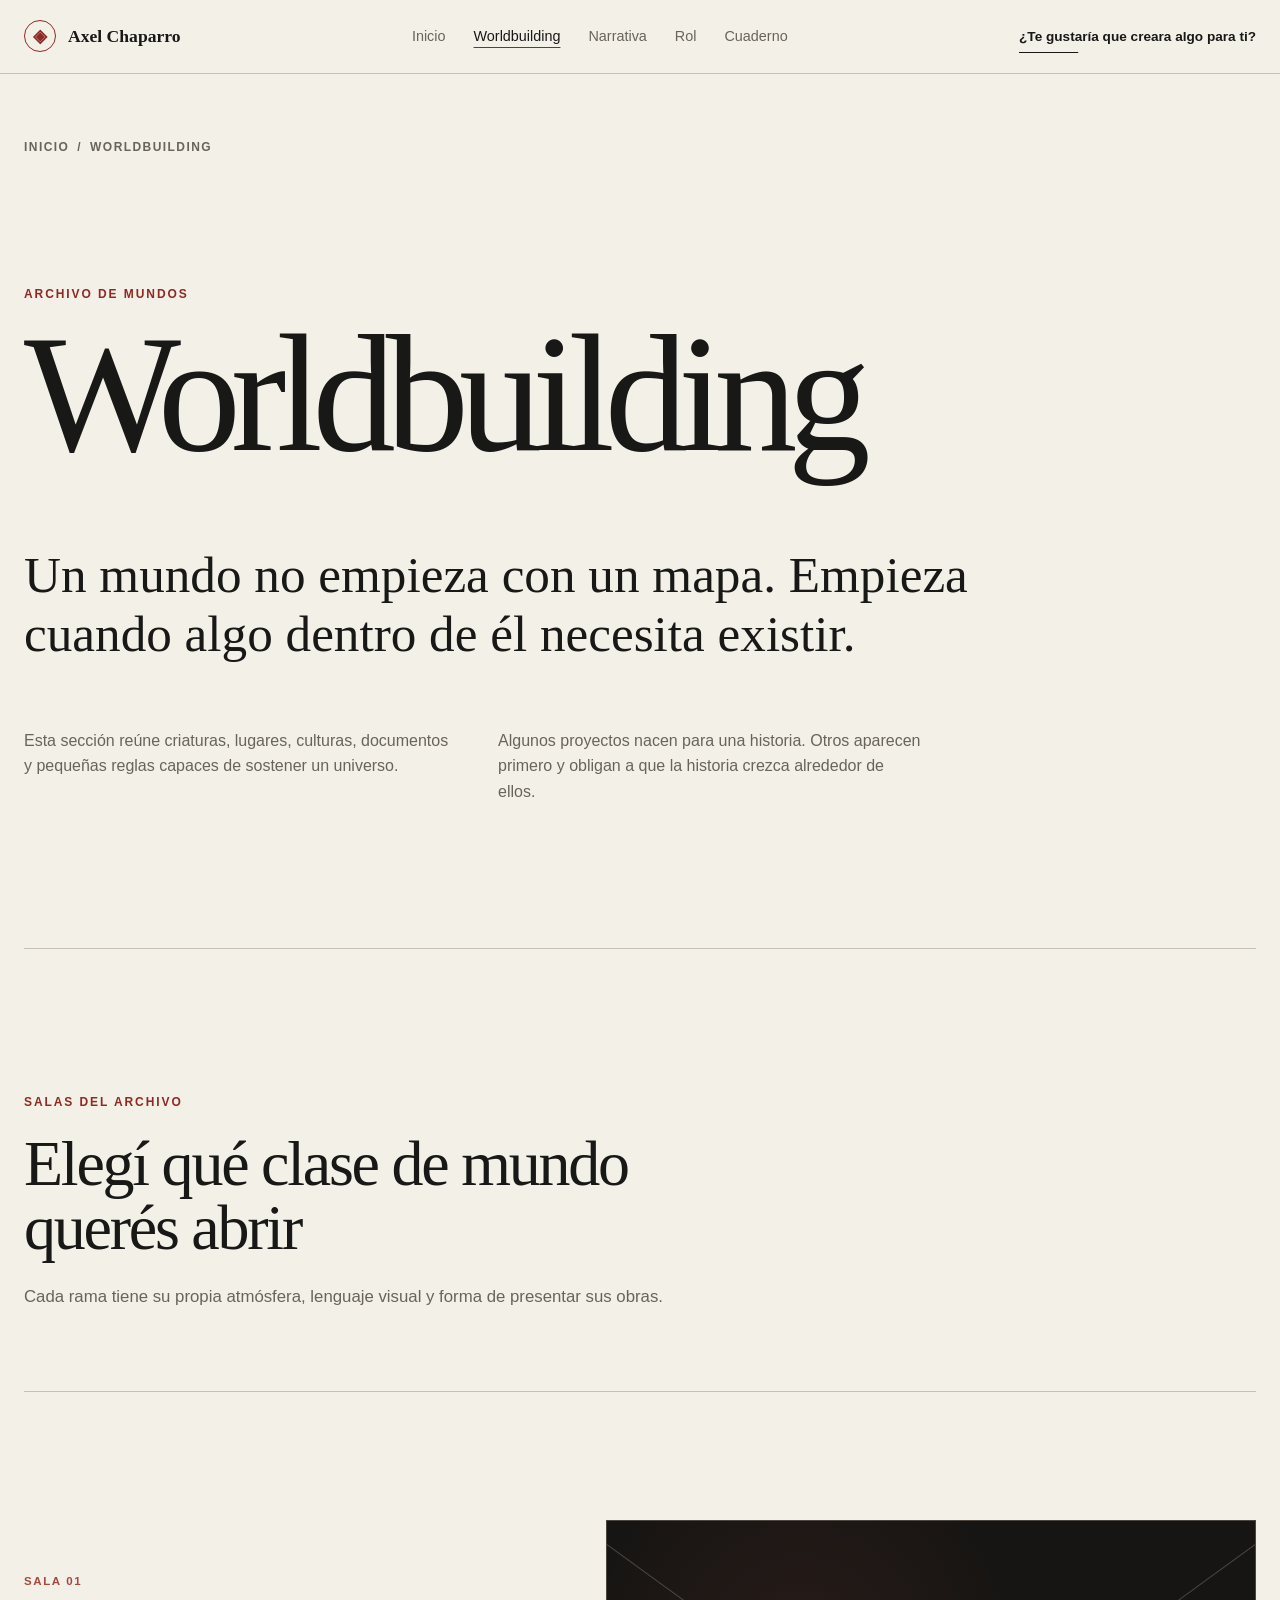
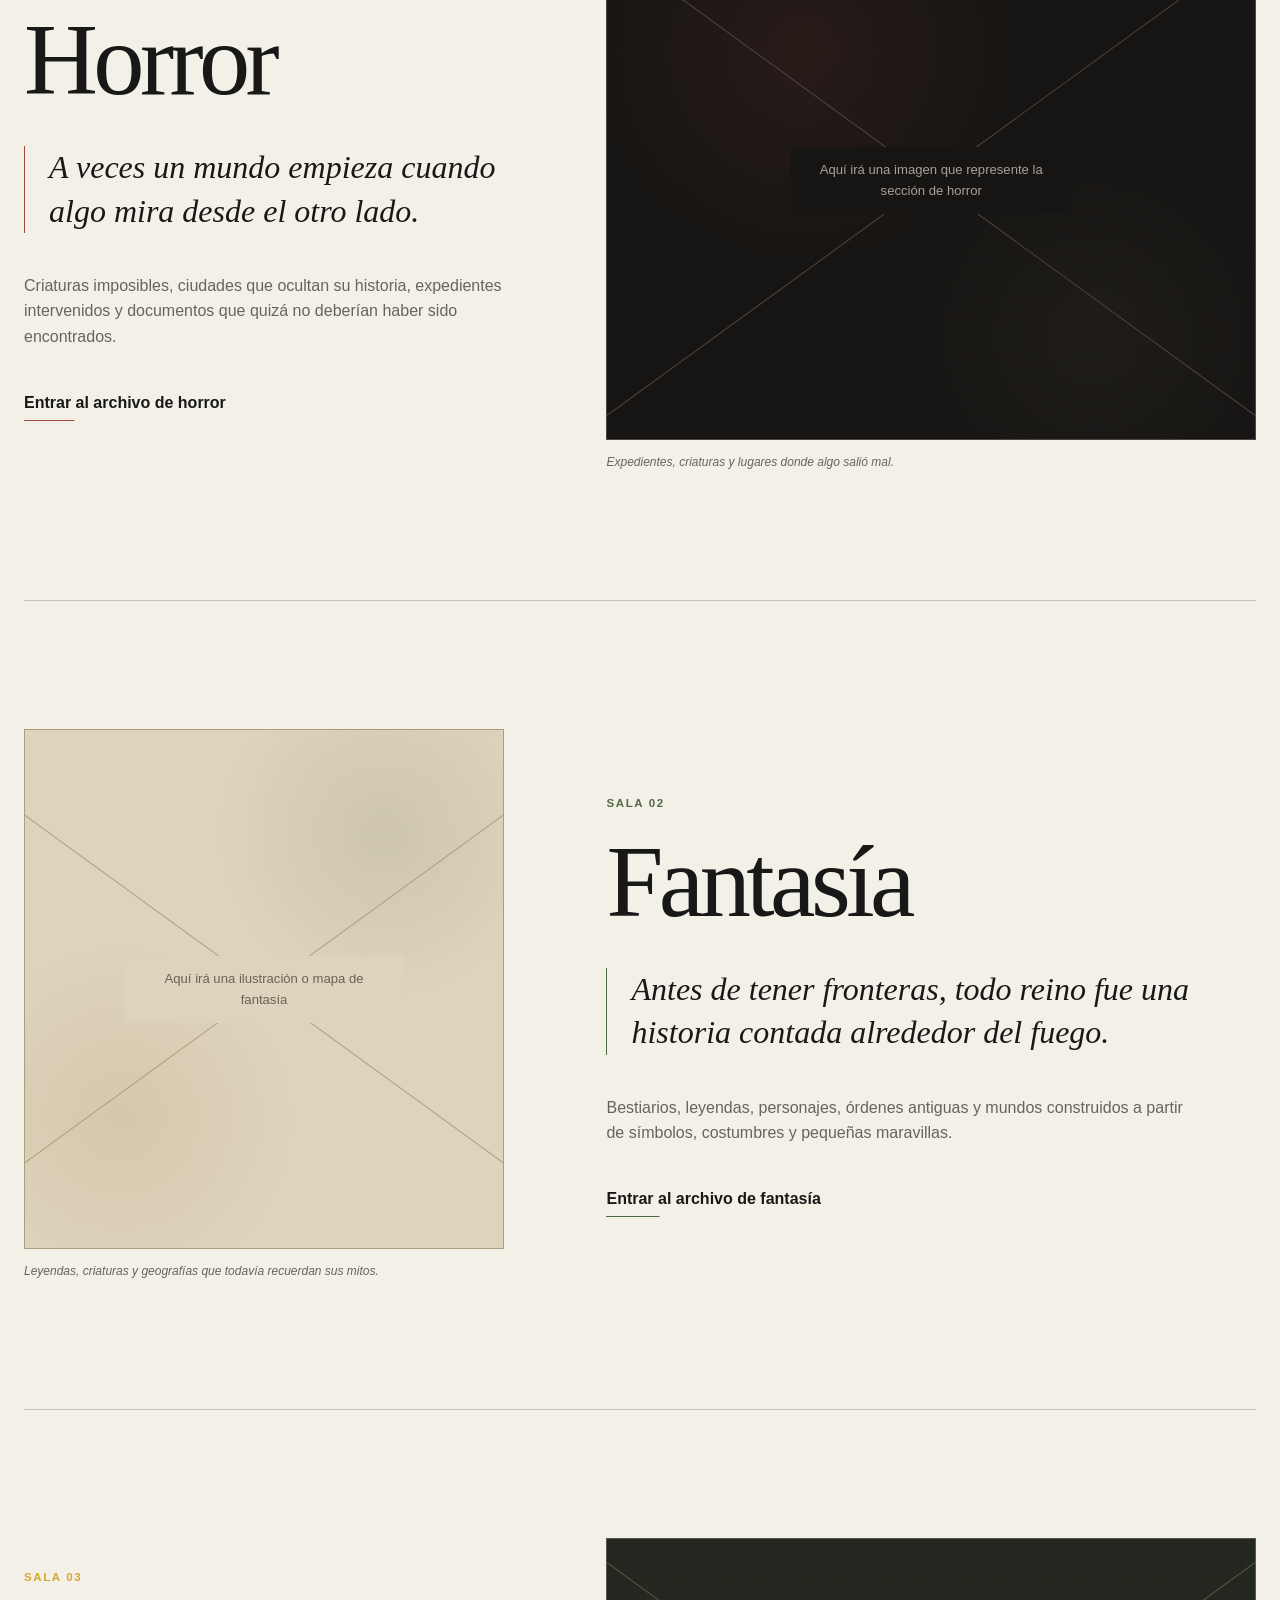
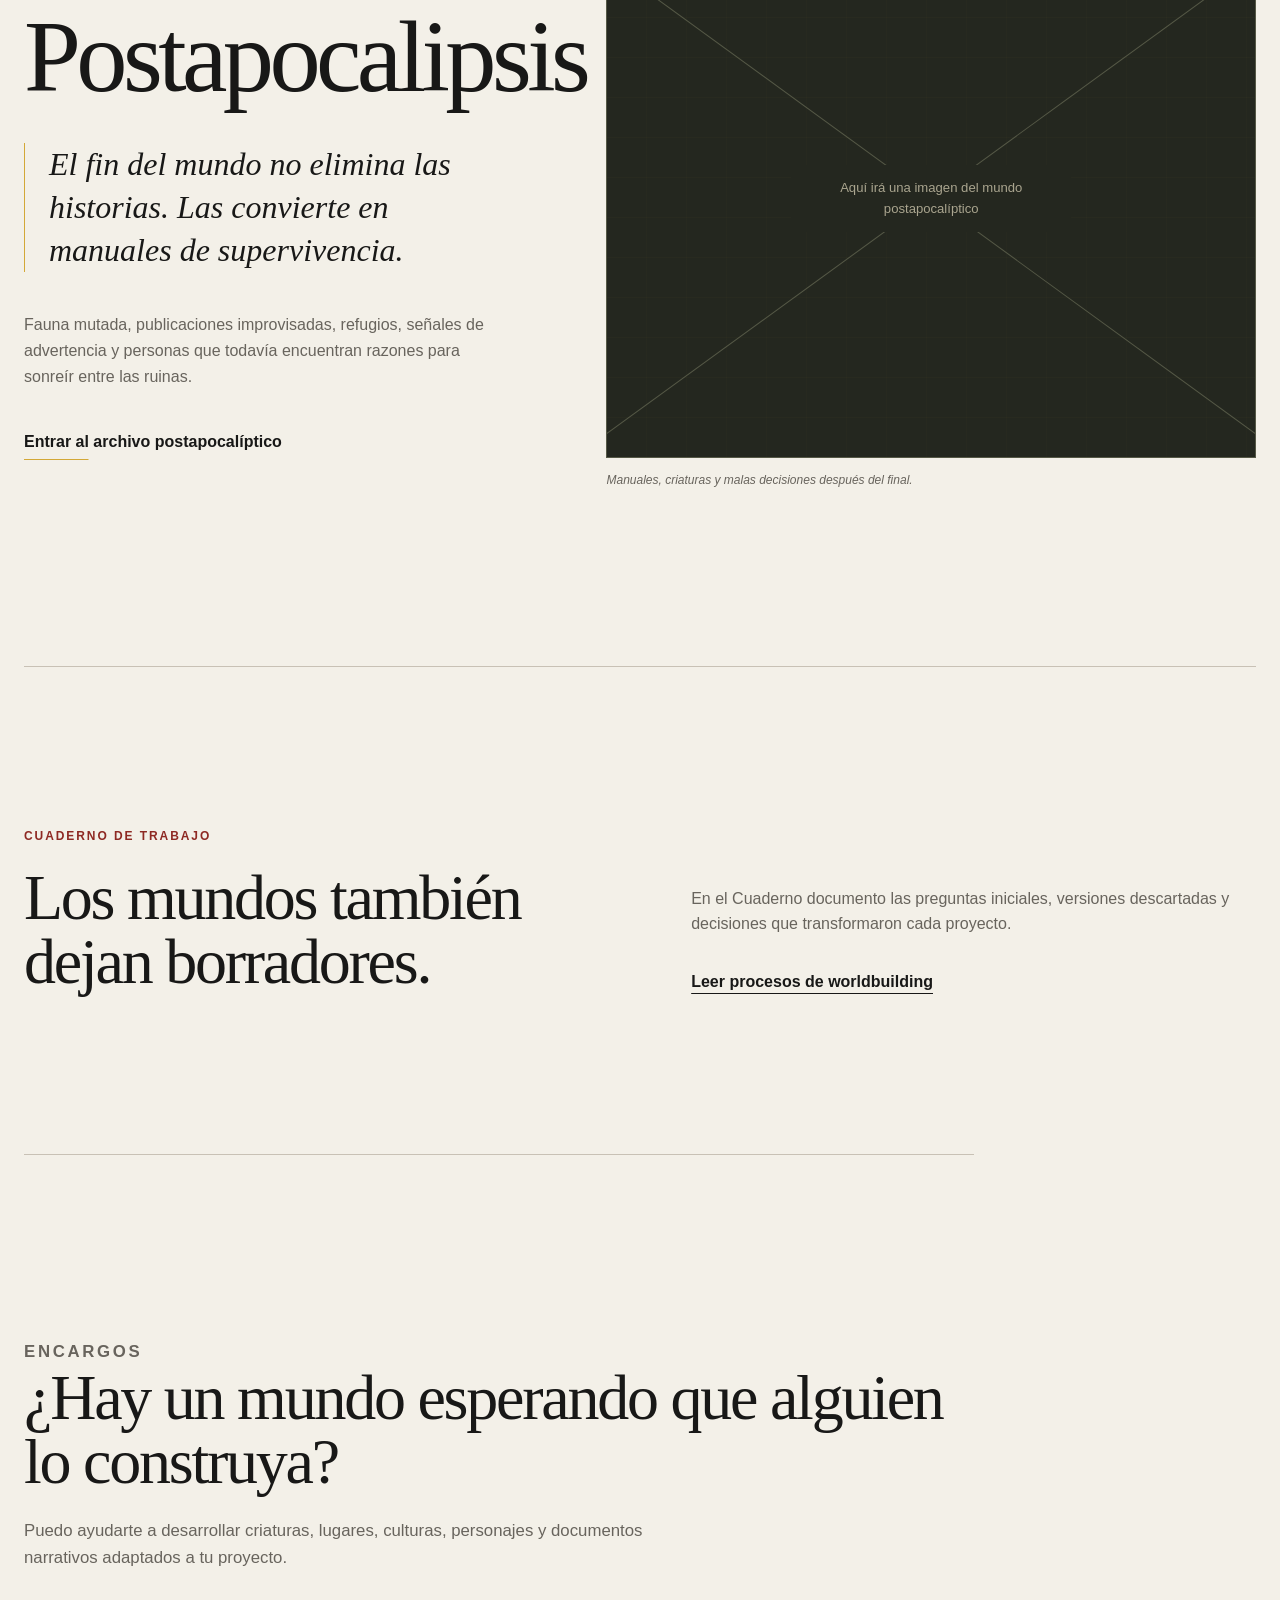
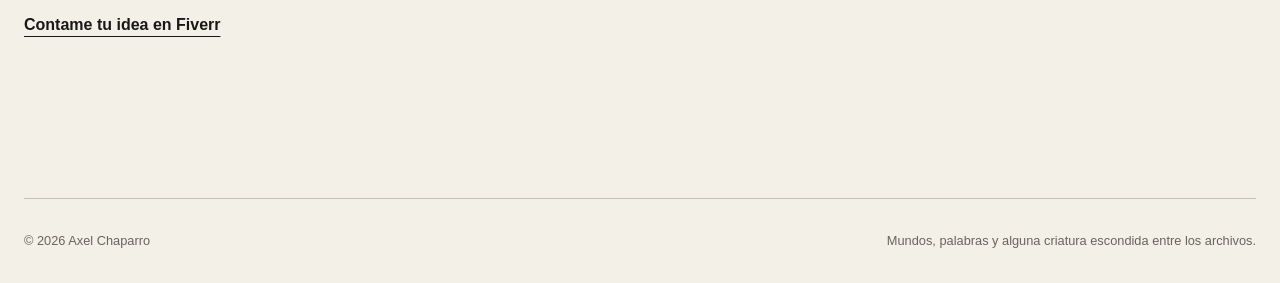
==== worldbuilding/index.html @ dea9bd71 "Creada la galeria principal de Worldbuilding" ====
<!DOCTYPE html>
<html lang="es">
<head>
  <meta charset="UTF-8">

  <meta
    name="viewport"
    content="width=device-width, initial-scale=1.0"
  >

  <meta
    name="description"
    content="Galería de mundos, criaturas, lugares y documentos creados por Axel Chaparro."
  >

  <title>Worldbuilding | Axel Chaparro</title>

  <!-- Estilos generales de todo el sitio -->
  <link rel="stylesheet" href="../assets/css/main.css">

  <!-- Estilos específicos para páginas de galerías -->
  <link rel="stylesheet" href="../assets/css/gallery.css">
</head>

<body>
  <!-- Encabezado compartido con el resto del sitio -->
  <header class="site-header">
    <a
      class="brand"
      href="../"
      aria-label="Volver a la página principal"
    >
      <span class="brand-mark" aria-hidden="true">◈</span>
      <span>Axel Chaparro</span>
    </a>

    <nav
      class="main-navigation"
      aria-label="Navegación principal"
    >
      <a href="../">Inicio</a>
      <a href="./" aria-current="page">Worldbuilding</a>
      <a href="../narrativa/">Narrativa</a>
      <a href="../rol/">Rol</a>
      <a href="../cuaderno/">Cuaderno</a>
    </nav>

    <!-- Copiá aquí el mismo enlace de Fiverr que ya funciona en la portada -->
    <a
      class="commission-link"
      href="TU-ENLACE-DE-FIVERR"
      target="_blank"
      rel="noopener noreferrer"
    >
      ¿Te gustaría que creara algo para ti?
    </a>
  </header>

  <main class="gallery-page">
    <!-- Ruta de navegación -->
    <nav
      class="breadcrumb"
      aria-label="Ruta de navegación"
    >
      <a href="../">Inicio</a>
      <span aria-hidden="true">/</span>
      <span aria-current="page">Worldbuilding</span>
    </nav>

    <!-- Presentación principal -->
    <section
      class="gallery-intro"
      aria-labelledby="worldbuilding-title"
    >
      <p class="section-label">
        Archivo de mundos
      </p>

      <h1 id="worldbuilding-title">
        Worldbuilding
      </h1>

      <blockquote>
        <p>
          Un mundo no empieza con un mapa. Empieza cuando algo dentro
          de él necesita existir.
        </p>
      </blockquote>

      <div class="gallery-intro__description">
        <p>
          Esta sección reúne criaturas, lugares, culturas, documentos
          y pequeñas reglas capaces de sostener un universo.
        </p>

        <p>
          Algunos proyectos nacen para una historia. Otros aparecen
          primero y obligan a que la historia crezca alrededor de ellos.
        </p>
      </div>
    </section>

    <!-- Entrada a las distintas ambientaciones -->
    <section
      class="world-sections"
      aria-labelledby="world-sections-title"
    >
      <header class="section-heading">
        <p class="section-label">
          Salas del archivo
        </p>

        <h2 id="world-sections-title">
          Elegí qué clase de mundo querés abrir
        </h2>

        <p>
          Cada rama tiene su propia atmósfera, lenguaje visual y forma
          de presentar sus obras.
        </p>
      </header>

      <!-- Horror -->
      <article class="world-entry world-entry--horror">
        <div class="world-entry__copy">
          <p class="world-entry__number">Sala 01</p>

          <h3>Horror</h3>

          <blockquote>
            A veces un mundo empieza cuando algo mira desde el otro lado.
          </blockquote>

          <p>
            Criaturas imposibles, ciudades que ocultan su historia,
            expedientes intervenidos y documentos que quizá no deberían
            haber sido encontrados.
          </p>

          <a class="world-entry__link" href="./horror/">
            Entrar al archivo de horror
          </a>
        </div>

        <figure class="world-entry__visual">
          <div class="world-entry__placeholder">
            <span>
              Aquí irá una imagen que represente la sección de horror
            </span>
          </div>

          <figcaption>
            Expedientes, criaturas y lugares donde algo salió mal.
          </figcaption>
        </figure>
      </article>

      <!-- Fantasía -->
      <article class="world-entry world-entry--fantasia">
        <div class="world-entry__copy">
          <p class="world-entry__number">Sala 02</p>

          <h3>Fantasía</h3>

          <blockquote>
            Antes de tener fronteras, todo reino fue una historia contada
            alrededor del fuego.
          </blockquote>

          <p>
            Bestiarios, leyendas, personajes, órdenes antiguas y mundos
            construidos a partir de símbolos, costumbres y pequeñas
            maravillas.
          </p>

          <a class="world-entry__link" href="./fantasia/">
            Entrar al archivo de fantasía
          </a>
        </div>

        <figure class="world-entry__visual">
          <div class="world-entry__placeholder">
            <span>
              Aquí irá una ilustración o mapa de fantasía
            </span>
          </div>

          <figcaption>
            Leyendas, criaturas y geografías que todavía recuerdan sus mitos.
          </figcaption>
        </figure>
      </article>

      <!-- Postapocalipsis -->
      <article class="world-entry world-entry--postapocalipsis">
        <div class="world-entry__copy">
          <p class="world-entry__number">Sala 03</p>

          <h3>Postapocalipsis</h3>

          <blockquote>
            El fin del mundo no elimina las historias. Las convierte
            en manuales de supervivencia.
          </blockquote>

          <p>
            Fauna mutada, publicaciones improvisadas, refugios, señales
            de advertencia y personas que todavía encuentran razones
            para sonreír entre las ruinas.
          </p>

          <a class="world-entry__link" href="./postapocalipsis/">
            Entrar al archivo postapocalíptico
          </a>
        </div>

        <figure class="world-entry__visual">
          <div class="world-entry__placeholder">
            <span>
              Aquí irá una imagen del mundo postapocalíptico
            </span>
          </div>

          <figcaption>
            Manuales, criaturas y malas decisiones después del final.
          </figcaption>
        </figure>
      </article>
    </section>

    <!-- Puente hacia el Cuaderno -->
    <section class="gallery-notebook">
      <div>
        <p class="section-label">
          Cuaderno de trabajo
        </p>

        <h2>
          Los mundos también dejan borradores.
        </h2>
      </div>

      <div class="gallery-notebook__copy">
        <p>
          En el Cuaderno documento las preguntas iniciales, versiones
          descartadas y decisiones que transformaron cada proyecto.
        </p>

        <a class="text-link" href="../cuaderno/worldbuilding/">
          Leer procesos de worldbuilding
        </a>
      </div>
    </section>

    <!-- Invitación comercial -->
    <section class="closing-invitation">
      <p class="section-label">
        Encargos
      </p>

      <h2>
        ¿Hay un mundo esperando que alguien lo construya?
      </h2>

      <p>
        Puedo ayudarte a desarrollar criaturas, lugares, culturas,
        personajes y documentos narrativos adaptados a tu proyecto.
      </p>

      <a
        class="text-link"
        href="https://es.fiverr.com/dan_chaparro98"
        target="_blank"
        rel="noopener noreferrer"
      >
        Contame tu idea en Fiverr
      </a>
    </section>
  </main>

  <footer class="site-footer">
    <p>
      © <span data-current-year></span> Axel Chaparro
    </p>

    <p>
      Mundos, palabras y alguna criatura escondida entre los archivos.
    </p>
  </footer>

  <script src="../assets/js/main.js"></script>
</body>
</html>
---- assets/css/main.css ----
/* =========================
   VARIABLES GENERALES
   ========================= */

:root {
  --background: #f3f0e8;
  --surface: #e8e3d8;
  --text: #181817;
  --muted-text: #68645d;
  --line: #c8c1b5;
  --accent: #8e2923;
  --page-texture: none; /* Cree una textura de fondo */

  --header-background: rgba(243, 240, 232, 0.94); /* Color del fondo del encabezado */
  --selection-background: var(--accent);
  --section-text: #ffffff;
/* Estas dos lineas cambian el color de selección cuando alguien selecciona con el ratón */
  --content-width: 1280px;
  --reading-width: 760px;

  --font-body:
    Inter,
    "Segoe UI",
    Arial,
    sans-serif;

  --font-display:
    Georgia,
    "Times New Roman",
    serif;
}


/* =========================
   REINICIO BÁSICO
   ========================= */

* {
  box-sizing: border-box;
}

html {
  scroll-behavior: smooth;
}

body {
  min-height: 100vh;
  margin: 0;

  color: var(--text);

  background-color: var(--background);
  background-image: var(--page-texture);
  background-attachment: fixed;

  font-family: var(--font-body);
  line-height: 1.6;
}

::selection {
  color: var(--selection-text);
  background: var(--selection-background);
}

img {
  display: block;
  max-width: 100%;
}

a {
  color: inherit;
}

button,
input,
textarea {
  font: inherit;
}


/* =========================
   ENCABEZADO
   ========================= */

.site-header {
  position: sticky;
  z-index: 10;
  top: 0;

  display: grid;
  grid-template-columns: auto 1fr auto;
  align-items: center;
  gap: 2rem;

  width: 100%;
  padding: 1.25rem max(1.5rem, calc((100% - var(--content-width)) / 2));

  border-bottom: 1px solid var(--line);

  background: var(--header-background);
  backdrop-filter: blur(12px);
}

.brand {
  display: inline-flex;
  align-items: center;
  gap: 0.75rem;

  font-family: var(--font-display);
  font-size: 1.1rem;
  font-weight: bold;
  text-decoration: none;
}

.brand-mark {
  display: grid;
  width: 2rem;
  height: 2rem;
  place-items: center;

  color: var(--accent);
  border: 1px solid currentColor;
  border-radius: 50%;
}

.main-navigation {
  display: flex;
  justify-content: center;
  gap: 1.75rem;
}

.main-navigation a {
  color: var(--muted-text);
  font-size: 0.9rem;
  text-decoration: none;
}

.main-navigation a:hover,
.main-navigation a:focus-visible {
  color: var(--text);
}

.commission-link {
  position: relative;
  padding: 0.35rem 0;

  font-size: 0.85rem;
  font-weight: 600;
  text-decoration: none;
}

.commission-link::after {
  content: "";

  position: absolute;
  right: 0;
  bottom: 0;
  left: 0;

  height: 1px;

  background: currentColor;

  transform: scaleX(0.25);
  transform-origin: left;
  transition: transform 180ms ease;
}

.commission-link:hover::after,
.commission-link:focus-visible::after {
  transform: scaleX(1);
}


/* =========================
   CONTENIDO GENERAL
   ========================= */

main,
.site-footer {
  width: min(
    calc(100% - 3rem),
    var(--content-width)
  );

  margin-inline: auto;
}

.section-label {
  margin: 0 0 1.25rem;

  color: var(--accent);

  font-size: 0.75rem;
  font-weight: 700;
  letter-spacing: 0.16em;
  text-transform: uppercase;
}

.text-link,
.secondary-link {
  display: inline-block;
  width: fit-content;

  text-underline-offset: 0.35rem;
}

.text-link {
  font-weight: 700;
  text-decoration-thickness: 1px;
}

.secondary-link {
  color: var(--muted-text);
  font-size: 0.9rem;
}

.text-link:hover,
.text-link:focus-visible,
.secondary-link:hover,
.secondary-link:focus-visible {
  color: var(--accent);
}


/* =========================
   PRESENTACIÓN
   ========================= */

.hero {
  display: grid;
  align-content: center;

  min-height: 82vh;
  padding: 8rem 0;
}

.hero h1 {
  max-width: 1100px;
  margin: 0;

  font-family: var(--font-display);
  font-size: clamp(3.25rem, 8vw, 7.8rem);
  font-weight: 400;
  line-height: 0.96;
  letter-spacing: -0.05em;
}

.hero-description {
  max-width: 720px;
  margin: 2.5rem 0 0;

  color: var(--muted-text);
  font-size: clamp(1rem, 2vw, 1.25rem);
}

.hero-links {
  display: flex;
  flex-wrap: wrap;
  gap: 1.5rem 2.5rem;

  margin-top: 2.5rem;
}


/* =========================
   FRASE DEL ESTUDIO
   ========================= */

.studio-statement {
  padding: 9rem 0;
  border-top: 1px solid var(--line);
  border-bottom: 1px solid var(--line);
}

.studio-statement blockquote {
  max-width: 950px;
  margin: 0 auto;

  font-family: var(--font-display);
  font-size: clamp(2rem, 5vw, 4.75rem);
  line-height: 1.12;
  text-align: center;
}

.studio-statement p {
  margin: 0;
}


/* =========================
   ENCABEZADOS DE SECCIÓN
   ========================= */

.section-heading {
  max-width: var(--reading-width);
  margin-bottom: 5rem;
}

.section-heading h2,
.closing-invitation h2 {
  margin: 0;

  font-family: var(--font-display);
  font-size: clamp(2.5rem, 5vw, 5rem);
  font-weight: 400;
  line-height: 1;
  letter-spacing: -0.035em;
}

.section-heading > p:last-child,
.closing-invitation > p {
  max-width: 650px;
  margin: 1.5rem 0 0;

  color: var(--muted-text);
  font-size: 1.05rem;
}


/* =========================
   GALERÍA DE PROYECTOS
   ========================= */

.featured-work {
  padding: 10rem 0 4rem;
}

.project-feature {
  display: grid;
  grid-template-columns:
    minmax(280px, 0.8fr)
    minmax(400px, 1.2fr);
  align-items: center;
  gap: clamp(3rem, 8vw, 8rem);

  padding: 7rem 0;

  border-top: 1px solid var(--line);
}

.project-feature--reverse .project-copy {
  order: 2;
}

.project-path {
  margin: 0 0 1rem;

  color: var(--muted-text);

  font-size: 0.75rem;
  font-weight: 700;
  letter-spacing: 0.1em;
  text-transform: uppercase;
}

.project-copy h3 {
  margin: 0;

  font-family: var(--font-display);
  font-size: clamp(3rem, 6vw, 6rem);
  font-weight: 400;
  line-height: 1;
}

.project-origin {
  margin: 2rem 0;
  padding-left: 1.5rem;

  border-left: 1px solid var(--accent);

  font-family: var(--font-display);
  font-size: clamp(1.3rem, 2.5vw, 2rem);
  font-style: italic;
  line-height: 1.35;
}

.project-copy > p:not(.project-path) {
  max-width: 560px;
  color: var(--muted-text);
}

.project-links {
  display: flex;
  flex-direction: column;
  gap: 0.85rem;

  margin-top: 2rem;
}

.project-media {
  display: grid;
  place-items: center;

  min-height: 420px;
  padding: 2rem;

  color: var(--muted-text);
  border: 1px dashed var(--line);

  background:
    linear-gradient(
      135deg,
      transparent 0 49.8%,
      var(--line) 50%,
      transparent 50.2%
    ),
    linear-gradient(
      45deg,
      transparent 0 49.8%,
      var(--line) 50%,
      transparent 50.2%
    );

  text-align: center;
  text-decoration: none;
}

.project-media span {
  max-width: 260px;
  padding: 0.75rem;

  background: var(--background);

  font-size: 0.85rem;
}

.project-media:hover,
.project-media:focus-visible {
  border-color: var(--accent);
}


/* =========================
   CUADERNO
   ========================= */

.notebook-preview {
  padding: 10rem 0;
  border-top: 1px solid var(--line);
}

.notebook-list {
  margin: 0 0 3rem;
  padding: 0;

  list-style: none;
  border-top: 1px solid var(--line);
}

.notebook-list li {
  border-bottom: 1px solid var(--line);
}

.notebook-list a {
  display: grid;
  grid-template-columns: 80px 1fr;
  gap: 2rem;

  padding: 2rem 0;

  text-decoration: none;
}

.notebook-number {
  color: var(--accent);
  font-family: var(--font-display);
  font-size: 1.4rem;
}

.notebook-entry {
  display: flex;
  flex-direction: column;
  gap: 0.5rem;
}

.notebook-entry strong {
  font-family: var(--font-display);
  font-size: clamp(1.5rem, 3vw, 2.6rem);
  font-weight: 400;
  line-height: 1.1;
}

.notebook-entry small {
  max-width: 650px;
  color: var(--muted-text);
  font-size: 0.95rem;
}

.notebook-list a:hover strong,
.notebook-list a:focus-visible strong {
  color: var(--accent);
}


/* =========================
   INVITACIÓN FINAL
   ========================= */

.closing-invitation {
  max-width: 950px;
  padding: 10rem 0;
  border-top: 1px solid var(--line);
}

.closing-invitation .text-link {
  margin-top: 2.5rem;
}


/* =========================
   PIE DE PÁGINA
   ========================= */

.site-footer {
  display: flex;
  justify-content: space-between;
  gap: 2rem;

  padding: 2rem 0;

  color: var(--muted-text);
  border-top: 1px solid var(--line);

  font-size: 0.8rem;
}

.site-footer p {
  margin: 0;
}


/* =========================
   PANTALLAS MEDIANAS
   ========================= */

@media (max-width: 950px) {
  .site-header {
    grid-template-columns: 1fr auto;
  }

  .main-navigation {
    grid-column: 1 / -1;
    grid-row: 2;

    justify-content: flex-start;
  }

  .project-feature {
    grid-template-columns: 1fr;
  }

  .project-feature--reverse .project-copy {
    order: initial;
  }

  .project-media {
    min-height: 360px;
  }
}


/* =========================
   TELÉFONOS
   ========================= */

@media (max-width: 640px) {
  main,
  .site-footer {
    width: min(
      calc(100% - 2rem),
      var(--content-width)
    );
  }

  .site-header {
    position: static;
    display: flex;
    flex-direction: column;
    align-items: flex-start;

    padding: 1.25rem 1rem;
  }

  .main-navigation {
    flex-wrap: wrap;
    gap: 0.75rem 1.25rem;
  }

  .hero {
    min-height: auto;
    padding: 6rem 0;
  }

  .hero h1 {
    font-size: clamp(3rem, 16vw, 5rem);
  }

  .studio-statement,
  .featured-work,
  .notebook-preview,
  .closing-invitation {
    padding-top: 6rem;
    padding-bottom: 6rem;
  }

  .project-feature {
    gap: 2.5rem;
    padding: 5rem 0;
  }

  .project-media {
    min-height: 280px;
  }

  .notebook-list a {
    grid-template-columns: 45px 1fr;
    gap: 1rem;
  }

  .site-footer {
    flex-direction: column;
  }
}

/* =========================
   PÁGINA 404
   ========================= */

.error-page {
  display: grid;
  justify-items: center;
  text-align: center;

  width: min(calc(100% - 2rem), 900px);
  min-height: 100vh;
  margin: 0 auto;
  padding: 5rem 0;
}

.error-illustration {
  width: min(100%, 520px);
  margin-bottom: 2rem;
}

.error-illustration img {
  width: 100%;
  height: auto;
  border: 1px solid var(--line);
  background: var(--surface);
}

.error-page h1 {
  margin: 0;

  font-family: var(--font-display);
  font-size: clamp(3rem, 8vw, 5.5rem);
  font-weight: 400;
  line-height: 1;
}

.error-message {
  max-width: 650px;
  margin: 1.5rem 0 0;

  font-family: var(--font-display);
  font-size: clamp(1.3rem, 3vw, 2rem);
  font-style: italic;
  line-height: 1.35;
}

.error-supporting-text {
  max-width: 620px;
  margin: 1.5rem 0 0;

  color: var(--muted-text);
}

.error-links {
  display: flex;
  flex-wrap: wrap;
  justify-content: center;
  gap: 1rem 2rem;

  margin-top: 2.5rem;
}
---- assets/css/gallery.css ----
/* =========================
   PÁGINAS DE GALERÍA
   ========================= */

.gallery-page {
  padding-top: 3rem;
}


/* =========================
   RUTA DE NAVEGACIÓN
   ========================= */

.breadcrumb {
  display: flex;
  flex-wrap: wrap;
  gap: 0.5rem;

  padding: 1rem 0 3rem;

  color: var(--muted-text);

  font-size: 0.75rem;
  font-weight: 700;
  letter-spacing: 0.12em;
  text-transform: uppercase;
}

.breadcrumb a {
  text-decoration: none;
}

.breadcrumb a:hover,
.breadcrumb a:focus-visible {
  color: var(--accent);
}


/* =========================
   PRESENTACIÓN DE GALERÍA
   ========================= */

.gallery-intro {
  min-height: 75vh;
  padding: 5rem 0 9rem;
}

.gallery-intro h1 {
  margin: 0;

  font-family: var(--font-display);
  font-size: clamp(4rem, 13vw, 11rem);
  font-weight: 400;
  line-height: 0.85;
  letter-spacing: -0.06em;
}

.gallery-intro blockquote {
  max-width: 980px;
  margin: 5rem 0 0;

  font-family: var(--font-display);
  font-size: clamp(1.8rem, 4vw, 3.8rem);
  line-height: 1.15;
}

.gallery-intro blockquote p {
  margin: 0;
}

.gallery-intro__description {
  display: grid;
  grid-template-columns: repeat(2, minmax(0, 1fr));
  gap: 3rem;

  max-width: 900px;
  margin-top: 4rem;

  color: var(--muted-text);
}

.gallery-intro__description p {
  margin: 0;
}


/* =========================
   ENTRADAS A LOS MUNDOS
   ========================= */

.world-sections {
  padding: 9rem 0 3rem;
  border-top: 1px solid var(--line);
}

.world-entry {
  --preview-background: var(--surface);
  --preview-text: var(--text);
  --preview-muted: var(--muted-text);
  --preview-line: var(--line);
  --preview-accent: var(--accent);

  display: grid;
  grid-template-columns:
    minmax(280px, 0.85fr)
    minmax(380px, 1.15fr);
  align-items: center;
  gap: clamp(3rem, 8vw, 8rem);

  padding: 8rem 0;

  border-top: 1px solid var(--line);
}

.world-entry:nth-of-type(even) .world-entry__copy {
  order: 2;
}

.world-entry__number {
  margin: 0 0 1.5rem;

  color: var(--preview-accent);

  font-size: 0.72rem;
  font-weight: 700;
  letter-spacing: 0.14em;
  text-transform: uppercase;
}

.world-entry h3 {
  margin: 0;

  font-family: var(--font-display);
  font-size: clamp(3.5rem, 8vw, 7rem);
  font-weight: 400;
  line-height: 0.9;
  letter-spacing: -0.045em;
}

.world-entry__copy blockquote {
  margin: 2.5rem 0;
  padding-left: 1.5rem;

  border-left: 1px solid var(--preview-accent);

  font-family: var(--font-display);
  font-size: clamp(1.3rem, 2.5vw, 2rem);
  font-style: italic;
  line-height: 1.35;
}

.world-entry__copy > p:not(.world-entry__number) {
  max-width: 580px;

  color: var(--muted-text);
}

.world-entry__link {
  position: relative;

  display: inline-block;
  width: fit-content;
  margin-top: 1.5rem;
  padding-bottom: 0.35rem;

  font-weight: 700;
  text-decoration: none;
}

.world-entry__link::after {
  content: "";

  position: absolute;
  right: 0;
  bottom: 0;
  left: 0;

  height: 1px;

  background: var(--preview-accent);

  transform: scaleX(0.25);
  transform-origin: left;
  transition: transform 180ms ease;
}

.world-entry__link:hover::after,
.world-entry__link:focus-visible::after {
  transform: scaleX(1);
}


/* =========================
   ESPACIOS VISUALES
   ========================= */

.world-entry__visual {
  margin: 0;

  color: var(--preview-text);
}

.world-entry__placeholder {
  position: relative;

  display: grid;
  place-items: center;

  min-height: 520px;
  padding: 2rem;

  overflow: hidden;

  color: var(--preview-muted);
  border: 1px solid var(--preview-line);

  background-color: var(--preview-background);
}

.world-entry__placeholder::before,
.world-entry__placeholder::after {
  content: "";

  position: absolute;
  top: 50%;
  left: 50%;

  width: 130%;
  height: 1px;

  background: var(--preview-line);
}

.world-entry__placeholder::before {
  transform: translate(-50%, -50%) rotate(36deg);
}

.world-entry__placeholder::after {
  transform: translate(-50%, -50%) rotate(-36deg);
}

.world-entry__placeholder span {
  position: relative;
  z-index: 1;

  max-width: 280px;
  padding: 0.8rem 1rem;

  background: var(--preview-background);

  font-size: 0.82rem;
  text-align: center;
}

.world-entry__visual figcaption {
  margin-top: 0.8rem;

  color: var(--muted-text);

  font-size: 0.75rem;
  font-style: italic;
}


/* =========================
   ADELANTOS DE LOS TEMAS
   ========================= */

.world-entry--horror {
  --preview-background: #171513;
  --preview-text: #e7e0d7;
  --preview-muted: #aaa096;
  --preview-line: #4d4540;
  --preview-accent: #a44940;
}

.world-entry--horror .world-entry__placeholder {
  background-image:
    radial-gradient(
      circle at 30% 25%,
      rgba(164, 73, 64, 0.12),
      transparent 35%
    ),
    radial-gradient(
      circle at 75% 80%,
      rgba(231, 224, 215, 0.04),
      transparent 30%
    );
}

.world-entry--fantasia {
  --preview-background: #ded3bc;
  --preview-text: #26251f;
  --preview-muted: #686354;
  --preview-line: #ad9e7f;
  --preview-accent: #526846;
}

.world-entry--fantasia .world-entry__placeholder {
  background-image:
    radial-gradient(
      circle at 75% 20%,
      rgba(82, 104, 70, 0.12),
      transparent 30%
    ),
    radial-gradient(
      circle at 20% 75%,
      rgba(130, 97, 44, 0.1),
      transparent 32%
    );
}

.world-entry--postapocalipsis {
  --preview-background: #24271f;
  --preview-text: #e3dfce;
  --preview-muted: #aaa58f;
  --preview-line: #555846;
  --preview-accent: #d3a837;
}

.world-entry--postapocalipsis .world-entry__placeholder {
  background-image:
    repeating-linear-gradient(
      0deg,
      transparent 0,
      transparent 39px,
      rgba(211, 168, 55, 0.045) 40px
    ),
    repeating-linear-gradient(
      90deg,
      transparent 0,
      transparent 39px,
      rgba(211, 168, 55, 0.035) 40px
    );
}


/* =========================
   ENLACE AL CUADERNO
   ========================= */

.gallery-notebook {
  display: grid;
  grid-template-columns: 1fr 1fr;
  gap: clamp(3rem, 8vw, 8rem);

  padding: 10rem 0;

  border-top: 1px solid var(--line);
}

.gallery-notebook h2 {
  max-width: 700px;
  margin: 0;

  font-family: var(--font-display);
  font-size: clamp(2.5rem, 5vw, 5rem);
  font-weight: 400;
  line-height: 1;
  letter-spacing: -0.035em;
}

.gallery-notebook__copy {
  align-self: end;

  max-width: 600px;
}

.gallery-notebook__copy p {
  margin: 0 0 2rem;

  color: var(--muted-text);
}


/* =========================
   PÁGINA ACTIVA
   ========================= */

.main-navigation [aria-current="page"] {
  color: var(--text);
  text-decoration: underline;
  text-decoration-color: var(--accent);
  text-underline-offset: 0.4rem;
}


/* =========================
   PANTALLAS MEDIANAS
   ========================= */

@media (max-width: 950px) {
  .gallery-intro__description {
    grid-template-columns: 1fr;
    gap: 1.5rem;
  }

  .world-entry {
    grid-template-columns: 1fr;
  }

  .world-entry:nth-of-type(even) .world-entry__copy {
    order: initial;
  }

  .world-entry__placeholder {
    min-height: 420px;
  }

  .gallery-notebook {
    grid-template-columns: 1fr;
  }
}


/* =========================
   TELÉFONOS
   ========================= */

@media (max-width: 640px) {
  .gallery-page {
    padding-top: 1rem;
  }

  .breadcrumb {
    padding-bottom: 1rem;
  }

  .gallery-intro {
    min-height: auto;
    padding: 4rem 0 6rem;
  }

  .gallery-intro h1 {
    font-size: clamp(3.5rem, 20vw, 6rem);
  }

  .gallery-intro blockquote {
    margin-top: 3rem;
  }

  .world-sections {
    padding-top: 6rem;
  }

  .world-entry {
    gap: 2.5rem;
    padding: 5rem 0;
  }

  .world-entry__placeholder {
    min-height: 300px;
  }

  .gallery-notebook {
    padding: 6rem 0;
  }
}
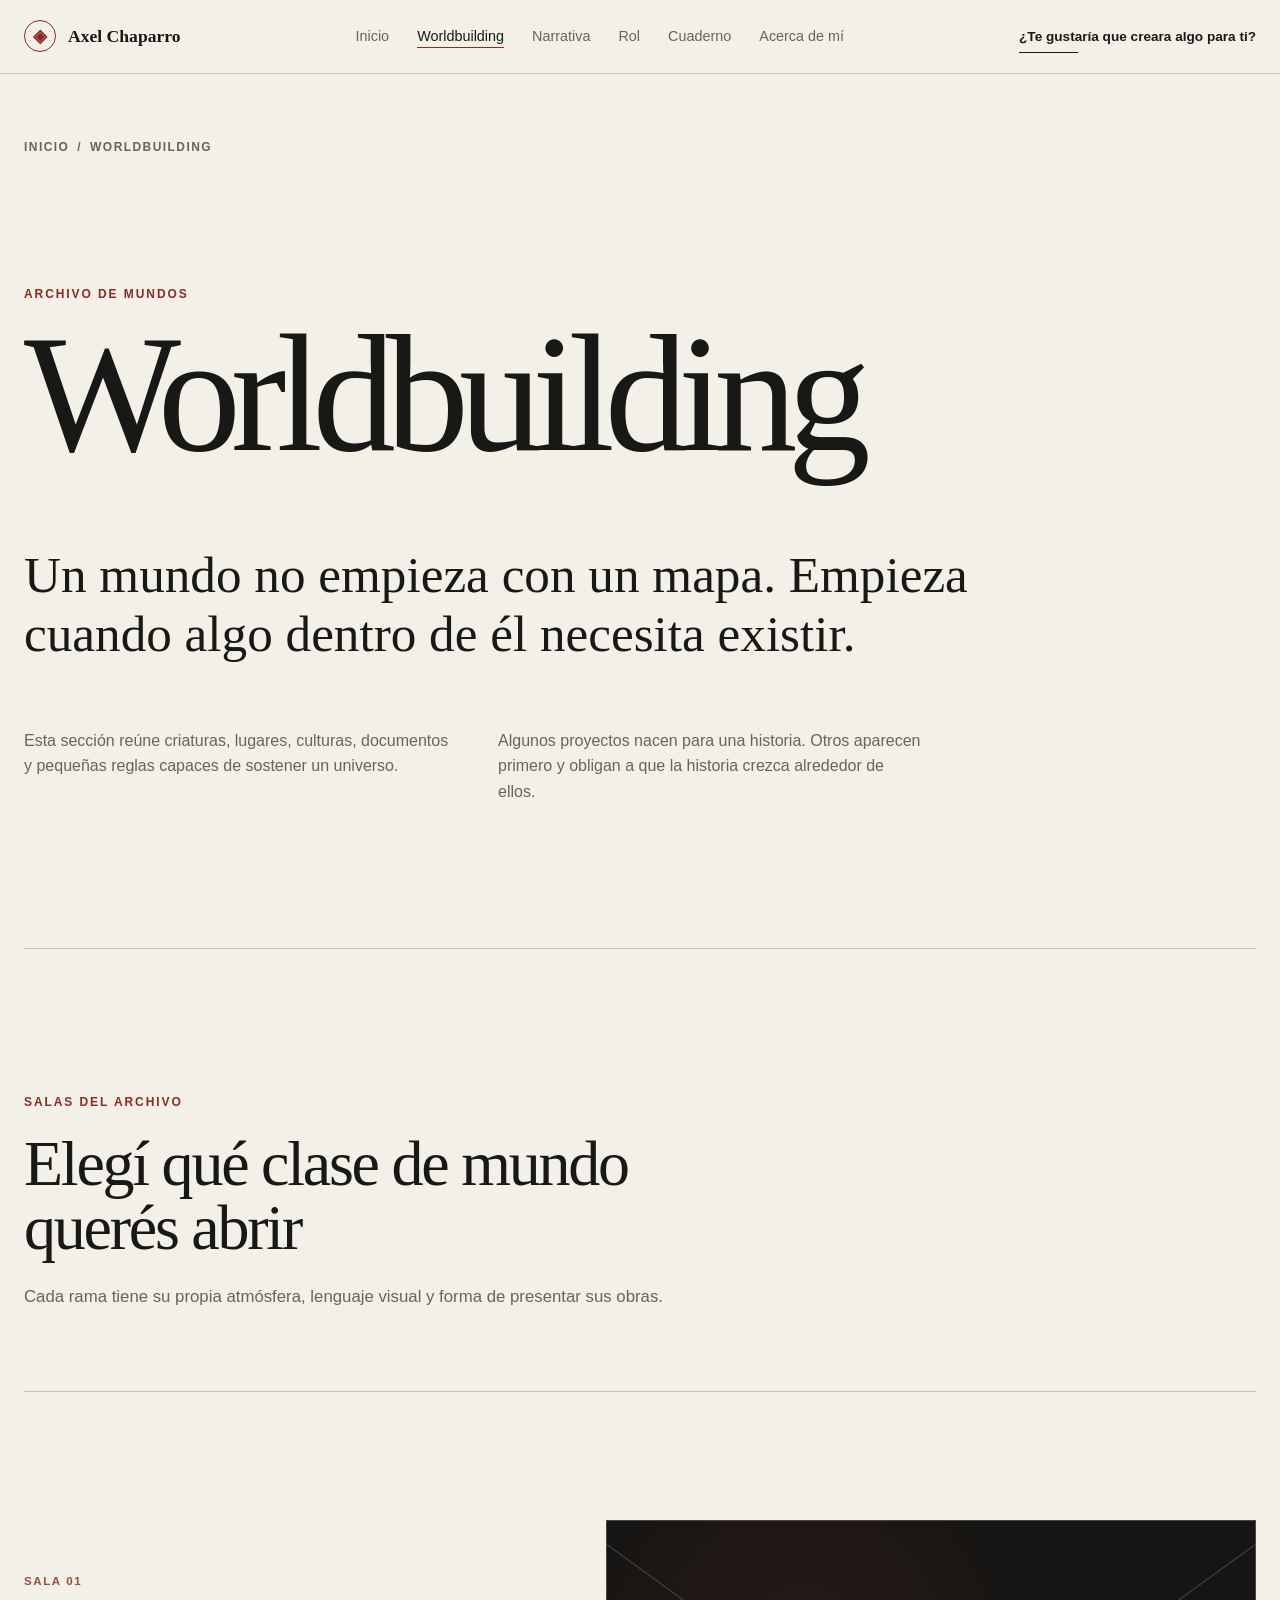
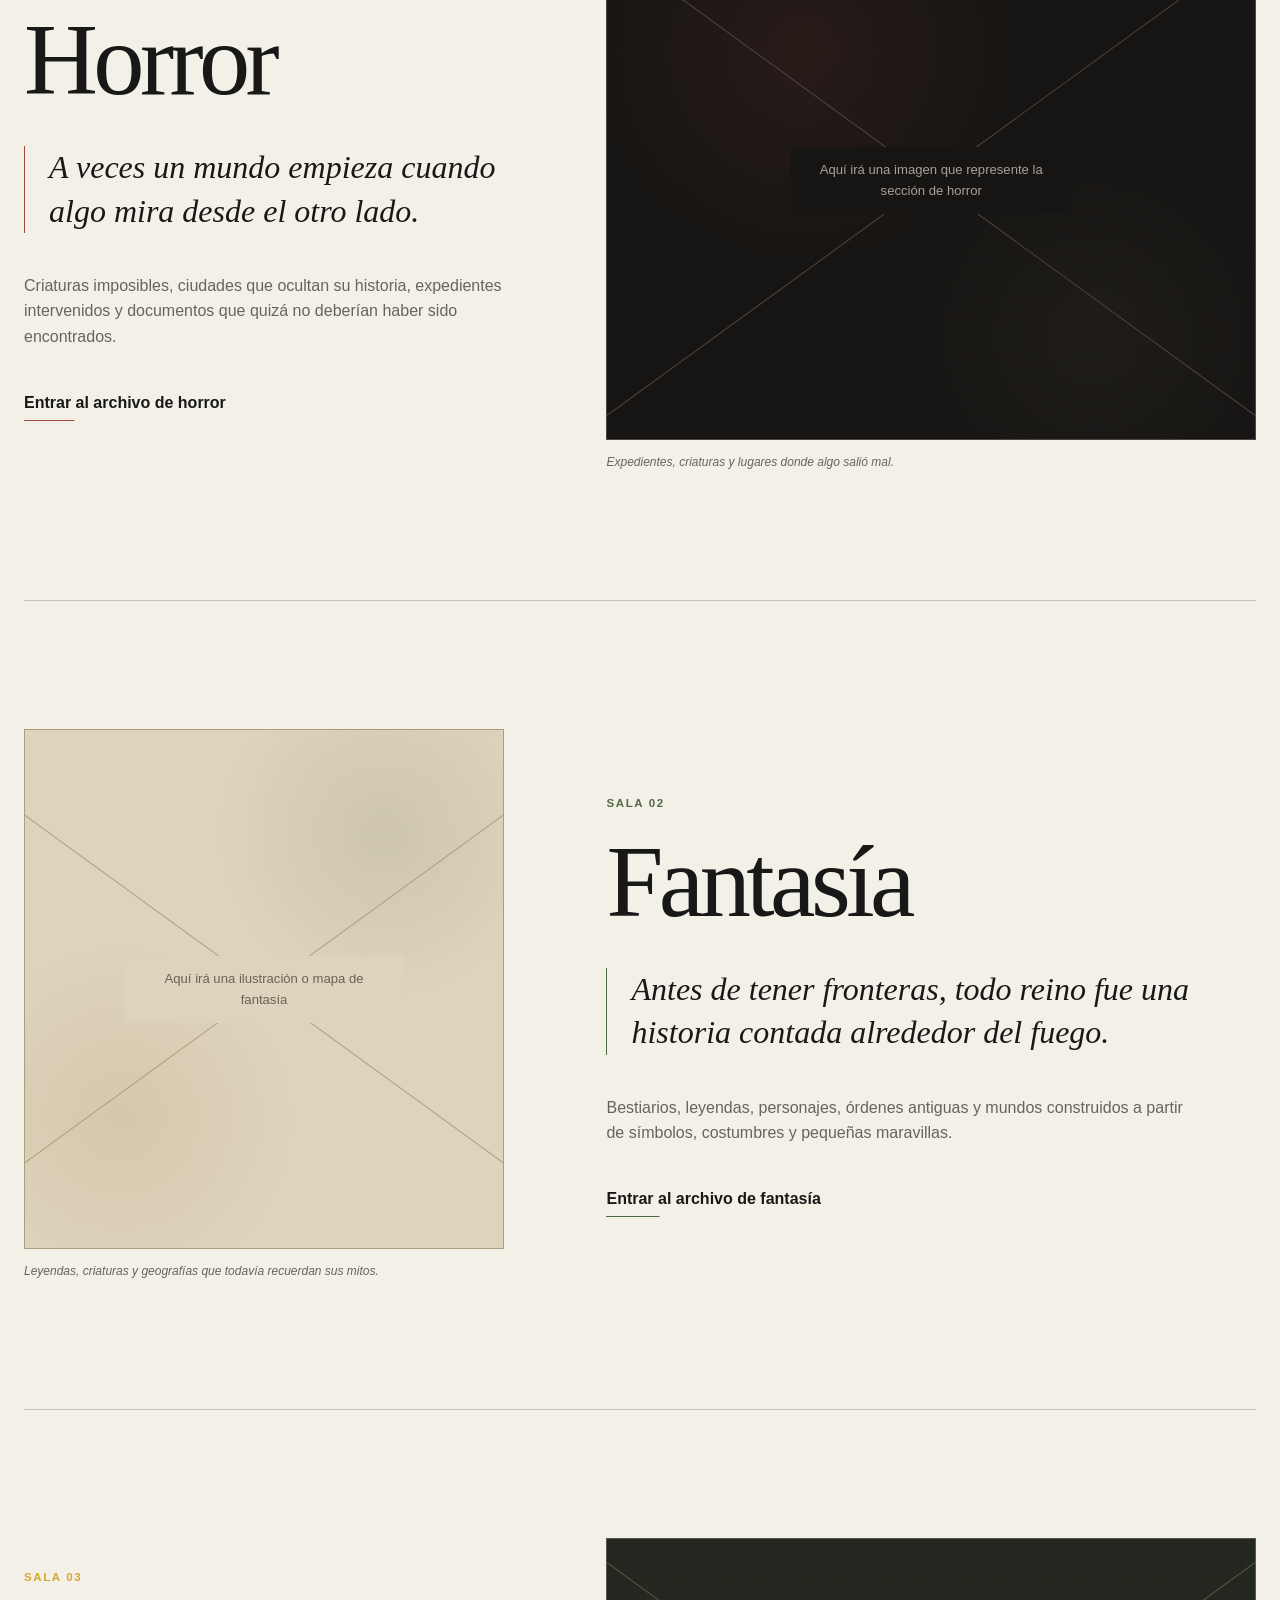
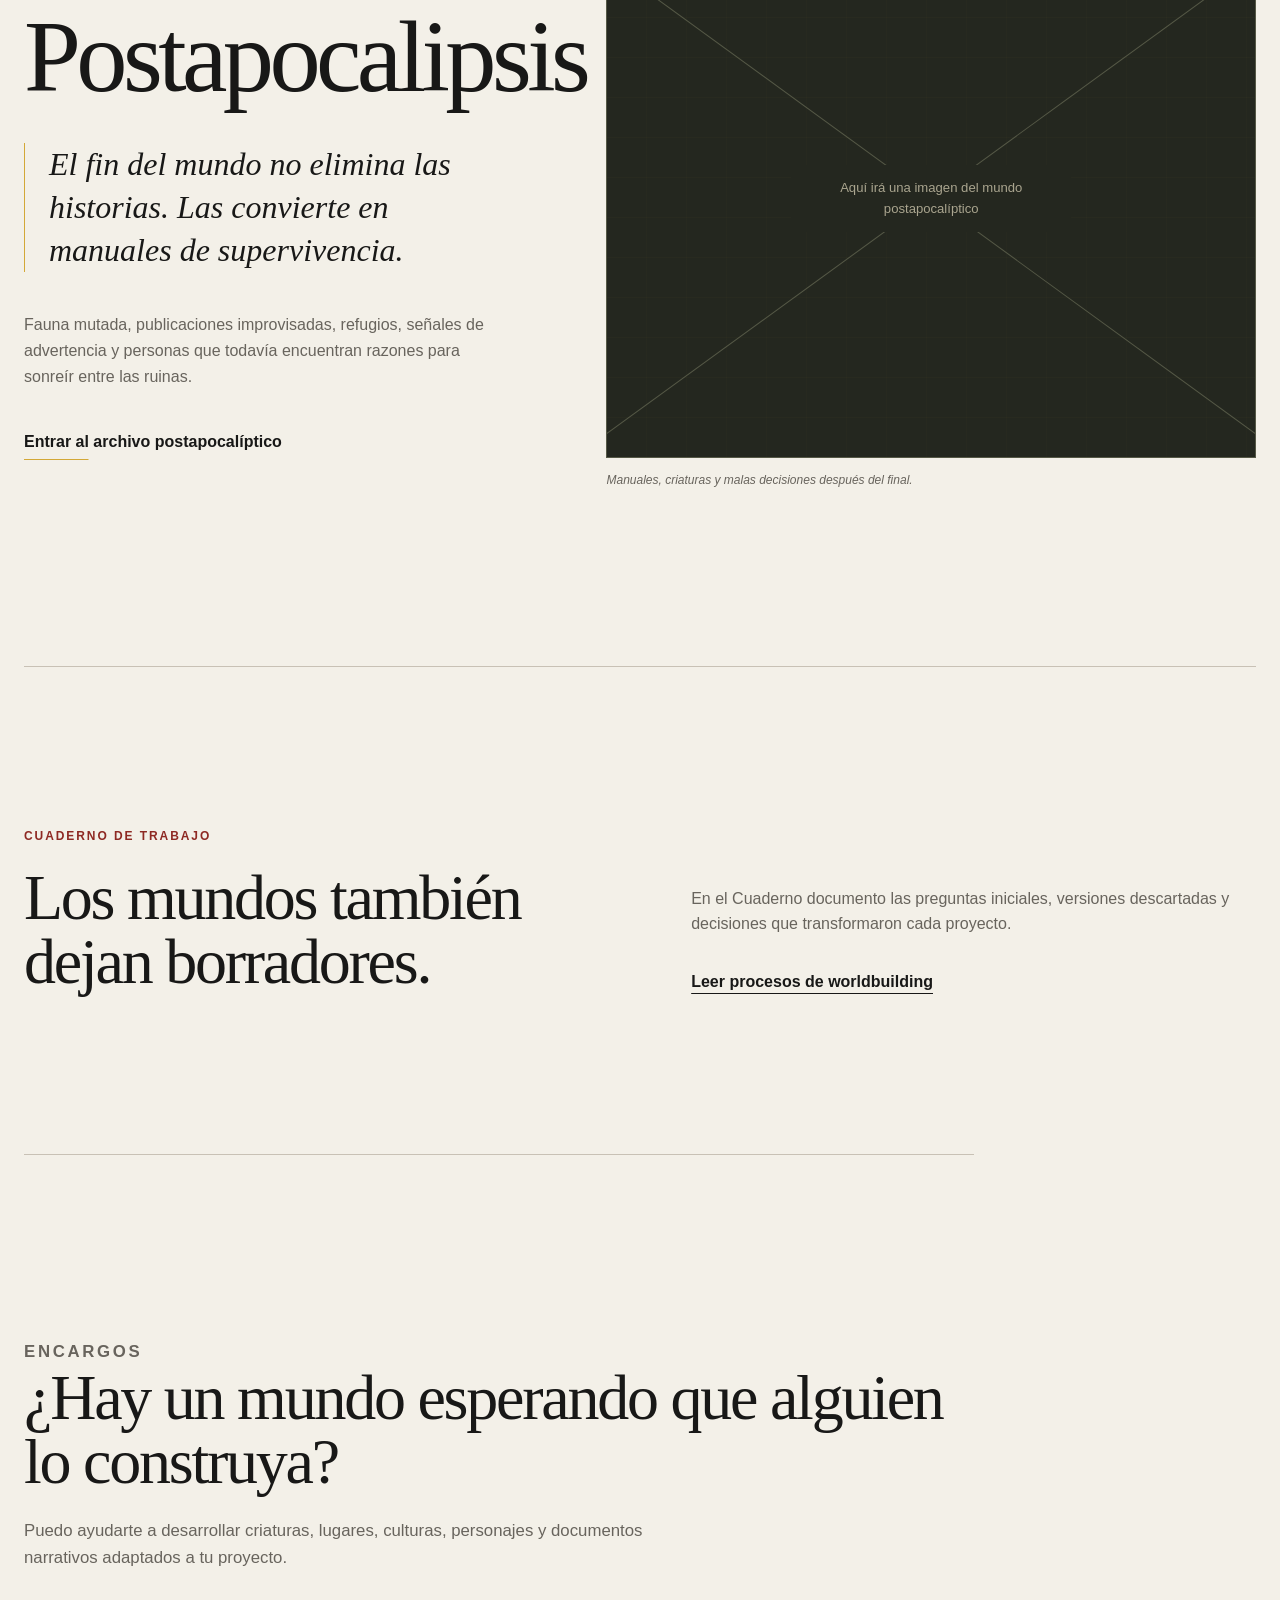
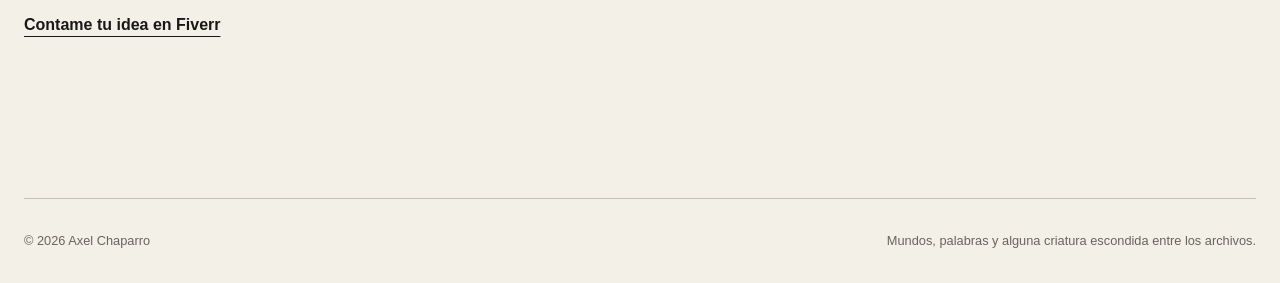
==== commit e3b7ff7c: "Unificado la navegación principal del sitio" ====
--- a/worldbuilding/index.html
+++ b/worldbuilding/index.html
@@ -43,6 +43,7 @@
       <a href="../narrativa/">Narrativa</a>
       <a href="../rol/">Rol</a>
       <a href="../cuaderno/">Cuaderno</a>
+      <a href="../acerca-de-mi/">Acerca de mí</a>
     </nav>
 
     <!-- Copiá aquí el mismo enlace de Fiverr que ya funciona en la portada -->
